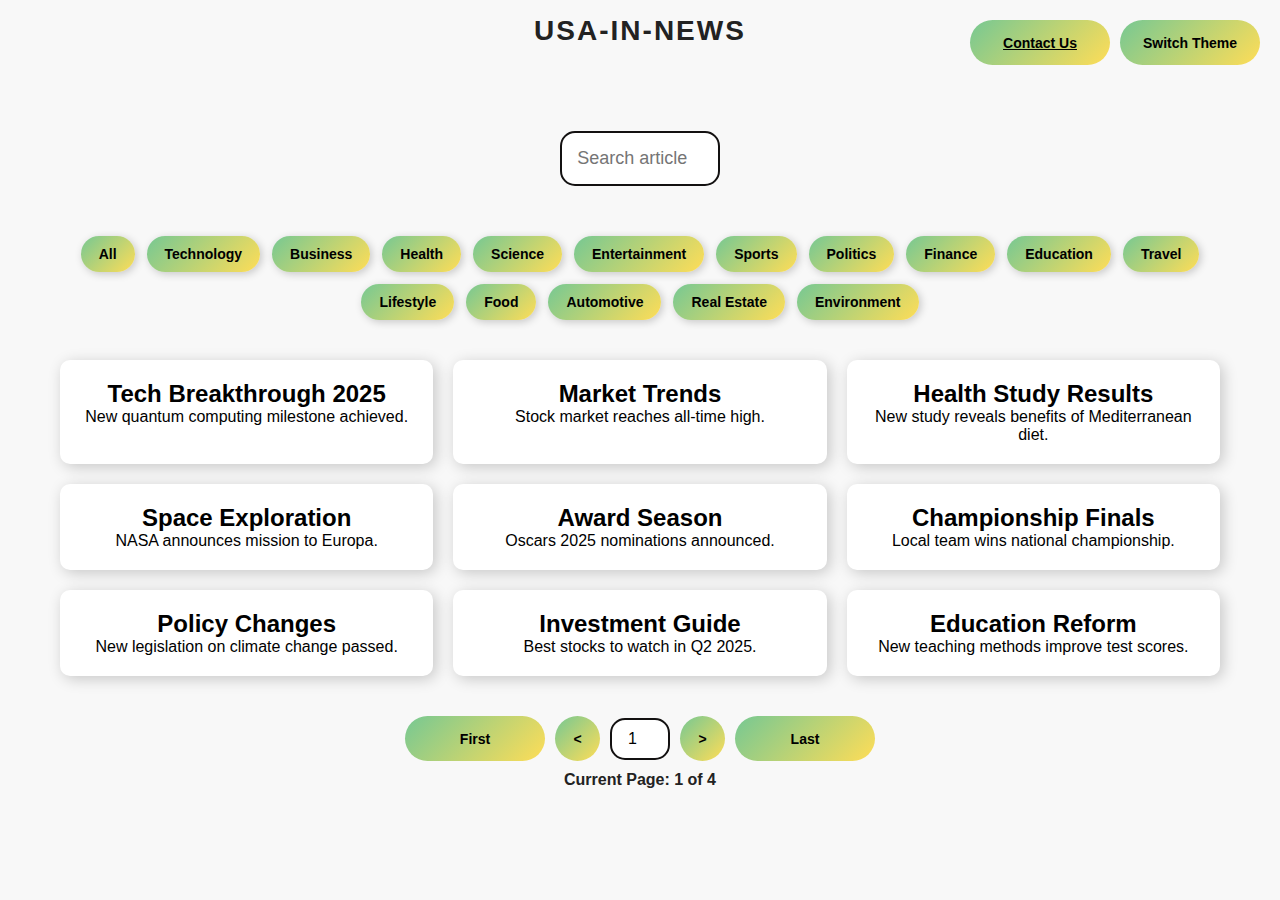
==== index.html @ 6426a083 "Update index.html" ====
<!DOCTYPE html>
<html lang="en">

<head>
    <meta charset="UTF-8">
    <meta name="viewport" content="width=device-width, initial-scale=1.0">
    <title>USA-In-News</title>
    <style>
        /* General Styles */
        * {
            margin: 0;
            padding: 0;
            box-sizing: border-box;
            font-family: 'Poppins', sans-serif;
            transition: all 0.3s ease-in-out;
        }

        body {
            display: flex;
            flex-direction: column;
            align-items: center;
            justify-content: center;
            min-height: 100vh;
            padding: 20px;
        }

        /* Top Right Buttons */
        .top-right-buttons {
            position: absolute;
            top: 20px;
            right: 20px;
            display: flex;
            gap: 10px;
            z-index: 100;
        }

        .top-button,
        .pagination button{
        
            min-width: 140px;
            height: 45px;
            padding: 12px;
            border: none;
            border-radius: 25px;
            cursor: pointer;
            font-size: 14px;
            font-weight: bold;
            display: flex;
            align-items: center;
            justify-content: center;
            transition: all 0.3s cubic-bezier(0.25, 0.8, 0.25, 1);
            position: relative;
            overflow: hidden;
        }

        /* Pagination arrow buttons */
        .pagination-arrow {
            min-width: 45px !important;
            width: 45px !important;
        }

        .website-name {
            position: absolute;
            top: 15px;
            left: 50%;
            transform: translateX(-50%);
            font-size: 28px;
            font-weight: bold;
            font-family: 'Cursive', sans-serif;
            text-transform: uppercase;
            letter-spacing: 2px;
            transition: all 0.3s ease;
            z-index: 100;
        }

        /* Light Mode */
        .light-mode {
            background: #f8f8f8;
            color: #222;
        }

        .light-mode .top-button,
        .light-mode .category,
        .light-mode .pagination button {
            background: linear-gradient(135deg, #76c893, #ffdd57);
            color: black;
        }

        .light-mode .article {
            background: white;
            color: black;
        }

        /* Dark Mode */
        .dark-mode {
            background: #1a1a1a;
            color: white;
        }

        .dark-mode .top-button,
        .dark-mode .category,
        .dark-mode .pagination button {
            background: linear-gradient(135deg, #ff9a9e, #fad0c4);
            color: white;
        }

        .dark-mode .article {
            background: #333;
            color: white;
        }

        /* Neon Mode */
        .neon-mode {
            background: linear-gradient(135deg, #000000, #1b003b);
            color: #00eaff;
        }

        .neon-mode .top-button,
        .neon-mode .category,
        .neon-mode .pagination button {
            background: linear-gradient(135deg, #ff00ff, #00eaff);
            color: white;
            box-shadow: 0 0 10px #ff00ff;
        }

        .neon-mode .article {
            background: rgba(0, 238, 255, 0.1);
            color: #00eaff;
            border: 1px solid #00eaff;
            box-shadow: 0 0 10px rgba(0, 238, 255, 0.5);
        }

        /* Interactive Elements */
        .top-button:hover,
        .category:hover,
        .pagination button:hover {
            transform: scale(1.05) translateY(-2px);
            box-shadow: 0 5px 15px rgba(0, 0, 0, 0.3);
        }

        .search-bar {
            display: block;
            width: 60%;
            max-width: 600px;
            margin: 20px auto;
            padding: 15px;
            font-size: 18px;
            border-radius: 15px;
            border: 2px solid #131111;
            outline: none;
            transition: all 0.3s ease;
        }

        .search-bar:hover,
        .search-bar:focus {
            transform: scale(1.02);
            border-color: #76c893;
            box-shadow: 0 0 15px rgba(118, 200, 147, 0.5);
        }

        /* Categories - Improved Design */
        .categories-container {
            margin-top: 20px;
            text-align: center;
            width: 100%;
            overflow-x: auto;
            padding-bottom: 10px;
        }

        .categories {
            display: flex;
            flex-wrap: nowrap;
            justify-content: flex-start;
            gap: 12px;
            padding: 10px;
            max-width: 100%;
            overflow-x: auto;
            scrollbar-width: thin;
            scrollbar-color: #76c893 #f8f8f8;
        }

        .categories::-webkit-scrollbar {
            height: 8px;
        }

        .categories::-webkit-scrollbar-track {
            background: #f8f8f8;
            border-radius: 10px;
        }

        .categories::-webkit-scrollbar-thumb {
            background-color: #76c893;
            border-radius: 10px;
        }

        .dark-mode .categories::-webkit-scrollbar-track {
            background: #333;
        }

        .dark-mode .categories::-webkit-scrollbar-thumb {
            background-color: #ff9a9e;
        }

        .neon-mode .categories::-webkit-scrollbar-track {
            background: #1b003b;
        }

        .neon-mode .categories::-webkit-scrollbar-thumb {
            background-color: #ff00ff;
        }

        .categories-container {
            margin-top: 20px;
            text-align: center;
            width: 100%;
        }

        .categories {
            display: flex;
            flex-wrap: wrap;
            justify-content: center;
            gap: 12px;
        }

        .category {
            padding: 10px 18px;
            border-radius: 25px;
            font-size: 14px;
            font-weight: bold;
            cursor: pointer;
            box-shadow: 2px 2px 8px rgba(0, 0, 0, 0.2);
            transition: 0.3s;
        }

        .selected-category {
            transform: scale(1.1);
            box-shadow: 0 0 15px rgba(0, 0, 0, 0.3);
        }

        /* Articles */
        .container {
            max-width: 1200px;
            display: grid;
            grid-template-columns: repeat(auto-fit, minmax(300px, 1fr));
            gap: 20px;
            padding: 20px;
            width: 100%;
        }

        .article {
            padding: 20px;
            border-radius: 10px;
            text-align: center;
            cursor: pointer;
            box-shadow: 3px 3px 15px rgba(0, 0, 0, 0.2);
            transition: all 0.4s cubic-bezier(0.25, 0.8, 0.25, 1);
            position: relative;
            overflow: hidden;
            transform-origin: center top;
        }

        .article:hover {
            transform: translateY(-5px) scale(1.02);
            box-shadow: 3px 3px 20px rgba(0, 0, 0, 0.4);
        }

        /* Pagination */
        .pagination {
            display: flex;
            justify-content: center;
            align-items: center;
            gap: 10px;
            margin-top: 20px;
        }

        .pagination input {
            width: 60px;
            padding: 10px;
            text-align: center;
            border-radius: 15px;
            font-size: 16px;
            border: 2px solid #131111;
            outline: none;
            transition: all 0.3s ease;
        }

        .pagination input:hover,
        .pagination input:focus {
            transform: scale(1.05);
            border-color: #76c893;
            box-shadow: 0 0 15px rgba(118, 200, 147, 0.5);
        }

        #pageDisplay {
            margin-top: 10px;
            font-weight: bold;
        }

        /* Animation Styles */
        @keyframes buttonClick {
            0% { transform: scale(1); }
            50% { transform: scale(0.95); }
            100% { transform: scale(1); }
        }

        @keyframes liftUp {
            0% { transform: scale(1); }
            50% { transform: scale(1.05); }
            100% { transform: scale(1); }
        }

        @keyframes paperTear {
            0% { transform: scale(1) rotate(0deg); opacity: 1; }
            50% { transform: scale(0.9) rotate(5deg); opacity: 0.8; }
            100% { transform: scale(0) rotate(10deg); opacity: 0; }
        }

        @keyframes ripple {
            to {
                transform: scale(4);
                opacity: 0;
            }
        }

        .click-animation {
            animation: buttonClick 0.2s ease-in-out;
        }

        .tear-animation {
            animation: paperTear 0.5s forwards;
            pointer-events: none;
        }

        .ripple {
            position: absolute;
            border-radius: 50%;
            background-color: rgba(255, 255, 255, 0.7);
            transform: scale(0);
            animation: ripple 0.6s linear;
            pointer-events: none;
        }
    </style>
</head>

<body class="light-mode">
    <div class="website-name">USA-In-News</div>

    <!-- Top Right Buttons -->
    <div class="top-right-buttons">
        <a href="/contact.us" class="top-button" id="contactBtn">Contact Us</a>
        <button class="top-button mode-toggle" onclick="toggleMode()">Switch Theme</button>
    </div>

    <div class="header">
        <input class="search-bar" type="search" placeholder="Search articles..." oninput="searchArticles(this.value)">
    </div>

    <!-- Categories - Improved Design -->
    <div class="categories-container">
        <div class="categories" id="categories"></div>
    </div>

    <!-- Articles -->
    <div class="container" id="articles"></div>

    <!-- Pagination Controls -->
    <div class="pagination">
        <button onclick="goToPage(1)">First</button>
        <button class="pagination-arrow" onclick="prevPage()"> &lt; </button>
        <input type="number" id="pageInput" placeholder="Page" min="1">
        <button class="pagination-arrow" onclick="nextPage()"> &gt; </button>
        <button onclick="goToPage(totalPages)">Last</button>
    </div>

    <p id="pageDisplay">Current Page: 1</p>

    <script>
        // Sound effects using the Web Audio API
        function playClickSound() {
            const audioCtx = new (window.AudioContext || window.webkitAudioContext)();
            const oscillator = audioCtx.createOscillator();
            const gainNode = audioCtx.createGain();

            oscillator.type = 'sine';
            oscillator.frequency.value = 800;
            gainNode.gain.value = 0.1;

            oscillator.connect(gainNode);
            gainNode.connect(audioCtx.destination);

            oscillator.start();
            gainNode.gain.exponentialRampToValueAtTime(0.001, audioCtx.currentTime + 0.2);
            oscillator.stop(audioCtx.currentTime + 0.2);
        }

        function playArticleSound() {
            const audioCtx = new (window.AudioContext || window.webkitAudioContext)();
            const now = audioCtx.currentTime;
            
            // Create a more pleasant sound for article clicks
            const oscillator1 = audioCtx.createOscillator();
            const oscillator2 = audioCtx.createOscillator();
            const gainNode = audioCtx.createGain();
            
            oscillator1.type = 'sine';
            oscillator1.frequency.setValueAtTime(523.25, now); // C5 note
            oscillator1.frequency.exponentialRampToValueAtTime(659.25, now + 0.1); // E5 note
            
            oscillator2.type = 'triangle';
            oscillator2.frequency.setValueAtTime(783.99, now); // G5 note
            oscillator2.frequency.exponentialRampToValueAtTime(987.77, now + 0.1); // B5 note
            
            gainNode.gain.setValueAtTime(0.2, now);
            gainNode.gain.exponentialRampToValueAtTime(0.001, now + 0.3);
            
            oscillator1.connect(gainNode);
            oscillator2.connect(gainNode);
            gainNode.connect(audioCtx.destination);
            
            oscillator1.start(now);
            oscillator2.start(now);
            oscillator1.stop(now + 0.3);
            oscillator2.stop(now + 0.3);
        }

        // Add ripple effect to buttons
        function createRipple(event) {
            const button = event.currentTarget;
            const circle = document.createElement("span");
            const diameter = Math.max(button.clientWidth, button.clientHeight);
            const radius = diameter / 2;

            circle.style.width = circle.style.height = `${diameter}px`;
            circle.style.left = `${event.clientX - button.getBoundingClientRect().left - radius}px`;
            circle.style.top = `${event.clientY - button.getBoundingClientRect().top - radius}px`;
            circle.classList.add("ripple");

            const ripple = button.getElementsByClassName("ripple")[0];
            if (ripple) {
                ripple.remove();
            }

            button.appendChild(circle);
        }

        // Initialize button effects
        document.addEventListener('DOMContentLoaded', function () {
            const buttons = document.querySelectorAll('.top-button, .pagination button, .category');

            buttons.forEach(button => {
                button.addEventListener('click', function (e) {
                    // Play click sound
                    playClickSound();

                    // Add click animation
                    this.classList.add('click-animation');
                    setTimeout(() => {
                        this.classList.remove('click-animation');
                    }, 200);

                    // Create ripple effect
                    createRipple(e);
                });
            });

            // Add article click sound
            document.addEventListener('click', function(e) {
                if (e.target.closest('.article')) {
                    playArticleSound();
                }
            });
        });

        // Categories List - Organized by popularity
        const categories = [
            "All", 
            "Technology", 
            "Business", 
            "Health", 
            "Science", 
            "Entertainment", 
            "Sports", 
            "Politics", 
            "Finance", 
            "Education", 
            "Travel", 
            "Lifestyle", 
            "Food", 
            "Automotive", 
            "Real Estate", 
            "Environment"
        ];

        function displayCategories() {
            document.getElementById('categories').innerHTML = categories.map(category =>
                `<div class="category" onclick="filterArticles('${category}', this)">${category}</div>`).join('');
        }

        // Articles List with Pagination
        const articles = [];
        const articlesPerPage = 9;
        let currentPage = 1;
        let totalPages = 1;
        let currentCategory = "All";
        let currentSearchTerm = "";

        function addArticle(title, content, category, link = "#") {
            articles.push({ title, content, link, category });
            totalPages = Math.ceil(articles.length / articlesPerPage);
            displayArticles();
        }

        function getFilteredArticles() {
            let filtered = articles;

            // Apply category filter
            if (currentCategory !== "All") {
                filtered = filtered.filter(article => article.category === currentCategory);
            }

            // Apply search filter
            if (currentSearchTerm) {
                filtered = filtered.filter(article =>
                    article.title.toLowerCase().includes(currentSearchTerm.toLowerCase()) ||
                    article.content.toLowerCase().includes(currentSearchTerm.toLowerCase())
                );
            }

            return filtered;
        }

        // Function to display articles
        function displayArticles() {
            const filteredArticles = getFilteredArticles();
            totalPages = Math.ceil(filteredArticles.length / articlesPerPage) || 1;

            if (currentPage > totalPages) {
                currentPage = totalPages;
            } else if (currentPage < 1) {
                currentPage = 1;
            }

            const startIndex = (currentPage - 1) * articlesPerPage;
            const paginatedArticles = filteredArticles.slice(startIndex, startIndex + articlesPerPage);

            document.getElementById('articles').innerHTML = paginatedArticles.map(article =>
                `<div class="article" onclick="openArticle('${article.link}', this)">
                    <h2>${article.title}</h2>
                    <p>${article.content}</p>
                </div>`).join('');

            document.getElementById("pageDisplay").innerText = `Current Page: ${currentPage} of ${totalPages}`;
            document.getElementById("pageInput").value = currentPage;
        }

        // Article opening with sound
        function openArticle(link, element) {
            // Add tear animation
            element.classList.add('tear-animation');

            // Open link after animation completes
            setTimeout(() => {
                window.open(link, '_blank');
                element.classList.remove('tear-animation');
            }, 500);
        }

        // Filter Articles
        function filterArticles(category, element) {
            document.querySelectorAll('.category').forEach(cat => cat.classList.remove('selected-category'));
            element.classList.add('selected-category');
            currentCategory = category;
            currentPage = 1;
            displayArticles();
            
            // Auto-scroll categories if needed
            element.scrollIntoView({
                behavior: 'smooth',
                block: 'nearest',
                inline: 'center'
            });
        }

        // Search Articles
        function searchArticles(searchTerm) {
            currentSearchTerm = searchTerm;
            currentPage = 1;
            displayArticles();
        }

        // Pagination Functions
        function goToPage(page) {
            if (page >= 1 && page <= totalPages) {
                currentPage = page;
                displayArticles();
            }
        }

        function prevPage() {
            if (currentPage > 1) {
                currentPage--;
                displayArticles();
            }
        }

        function nextPage() {
            if (currentPage < totalPages) {
                currentPage++;
                displayArticles();
            }
        }

        function jumpToPage() {
            const inputPage = document.getElementById("pageInput").value;
            const pageNumber = parseInt(inputPage);
            if (!isNaN(pageNumber)) {
                goToPage(pageNumber);
            }
        }

        // Jump to Page on Enter
        document.getElementById("pageInput").addEventListener("keypress", function (event) {
            if (event.key === "Enter") {
                const pageNumber = parseInt(this.value);
                if (!isNaN(pageNumber)) {
                    goToPage(pageNumber);
                }
            }
        });

        // Mode Switcher
        const modes = ["light-mode", "dark-mode", "neon-mode"];
        let currentModeIndex = 0;
        function toggleMode() {
            document.body.classList.remove(modes[currentModeIndex]);
            currentModeIndex = (currentModeIndex + 1) % modes.length;
            document.body.classList.add(modes[currentModeIndex]);

            document.querySelectorAll('.category, .article').forEach(el => {
                el.classList.remove("light-mode", "dark-mode", "neon-mode");
                el.classList.add(modes[currentModeIndex]);
            });

            // Play mode switch sound
            playClickSound();
        }

        // Sample Articles
        addArticle("Tech Breakthrough 2025", "New quantum computing milestone achieved.", "Technology", "#");
        addArticle("Market Trends", "Stock market reaches all-time high.", "Business", "#");
        addArticle("Health Study Results", "New study reveals benefits of Mediterranean diet.", "Health", "#");
        addArticle("Space Exploration", "NASA announces mission to Europa.", "Science", "#");
        addArticle("Award Season", "Oscars 2025 nominations announced.", "Entertainment", "#");
        addArticle("Championship Finals", "Local team wins national championship.", "Sports", "#");
        addArticle("Policy Changes", "New legislation on climate change passed.", "Politics", "#");
        addArticle("Investment Guide", "Best stocks to watch in Q2 2025.", "Finance", "#");
        addArticle("Education Reform", "New teaching methods improve test scores.", "Education", "#");
        addArticle("Travel Destinations", "Top 10 places to visit this summer.", "Travel", "#");
        addArticle("Home Organization", "Minimalist living tips for small spaces.", "Lifestyle", "#");
        addArticle("New Restaurant", "Michelin-starred chef opens downtown eatery.", "Food", "#");
        addArticle("Electric Vehicles", "2025's most anticipated EV models.", "Automotive", "#");
        addArticle("Housing Market", "Experts predict cooling in hot markets.", "Real Estate", "#");
        addArticle("Climate Report", "Latest findings on global warming trends.", "Environment", "#");
        addArticle("AI Advancements", "How machine learning is transforming industries.", "Technology", "#");
        addArticle("Startup Success", "Local company reaches unicorn status.", "Business", "#");
        addArticle("Mental Health", "New therapies show promise for depression.", "Health", "#");
        addArticle("Medical Breakthrough", "Researchers discover potential cancer treatment.", "Science", "#");
        addArticle("Streaming Wars", "Which platform offers the best value?", "Entertainment", "#");
        addArticle("Olympic Preview", "Athletes to watch in upcoming games.", "Sports", "#");
        addArticle("Election Coverage", "Latest polls show tight race.", "Politics", "#");
        addArticle("Retirement Planning", "How to prepare for financial independence.", "Finance", "#");
        addArticle("Online Learning", "Best platforms for skill development.", "Education", "#");
        addArticle("Adventure Travel", "Extreme destinations for thrill-seekers.", "Travel", "#");
        addArticle("Work-Life Balance", "Tips for remote workers to stay productive.", "Lifestyle", "#");
        addArticle("Farm-to-Table", "The rise of hyper-local dining.", "Food", "#");
        addArticle("Autonomous Cars", "When will self-driving become mainstream?", "Automotive", "#");
        addArticle("Urban Living", "The future of city apartment design.", "Real Estate", "#");
        addArticle("Conservation Efforts", "Success stories in wildlife protection.", "Environment", "#");

        // Initialize
        displayCategories();
        displayArticles();
    </script>
</body>

</html>
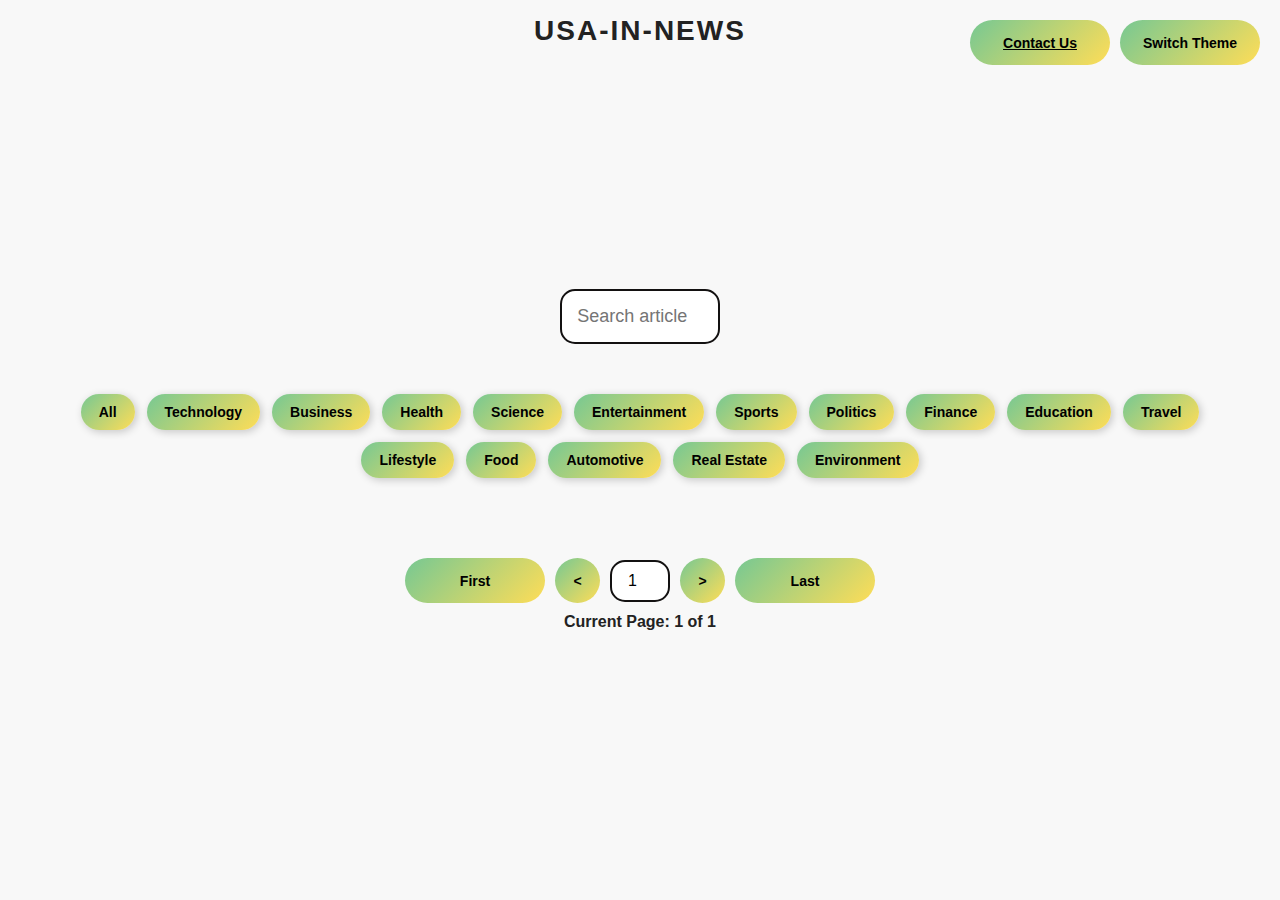
==== commit f614bda9: "Update index.html" ====
--- a/index.html
+++ b/index.html
@@ -342,7 +342,8 @@
         }
     </style>
 </head>
-
+<!-- Add this before </body> -->
+<script src="auto load.js"></script>
 <body class="light-mode">
     <div class="website-name">USA-In-News</div>
 
@@ -647,36 +648,7 @@
         }
 
         // Sample Articles
-        addArticle("Tech Breakthrough 2025", "New quantum computing milestone achieved.", "Technology", "#");
-        addArticle("Market Trends", "Stock market reaches all-time high.", "Business", "#");
-        addArticle("Health Study Results", "New study reveals benefits of Mediterranean diet.", "Health", "#");
-        addArticle("Space Exploration", "NASA announces mission to Europa.", "Science", "#");
-        addArticle("Award Season", "Oscars 2025 nominations announced.", "Entertainment", "#");
-        addArticle("Championship Finals", "Local team wins national championship.", "Sports", "#");
-        addArticle("Policy Changes", "New legislation on climate change passed.", "Politics", "#");
-        addArticle("Investment Guide", "Best stocks to watch in Q2 2025.", "Finance", "#");
-        addArticle("Education Reform", "New teaching methods improve test scores.", "Education", "#");
-        addArticle("Travel Destinations", "Top 10 places to visit this summer.", "Travel", "#");
-        addArticle("Home Organization", "Minimalist living tips for small spaces.", "Lifestyle", "#");
-        addArticle("New Restaurant", "Michelin-starred chef opens downtown eatery.", "Food", "#");
-        addArticle("Electric Vehicles", "2025's most anticipated EV models.", "Automotive", "#");
-        addArticle("Housing Market", "Experts predict cooling in hot markets.", "Real Estate", "#");
-        addArticle("Climate Report", "Latest findings on global warming trends.", "Environment", "#");
-        addArticle("AI Advancements", "How machine learning is transforming industries.", "Technology", "#");
-        addArticle("Startup Success", "Local company reaches unicorn status.", "Business", "#");
-        addArticle("Mental Health", "New therapies show promise for depression.", "Health", "#");
-        addArticle("Medical Breakthrough", "Researchers discover potential cancer treatment.", "Science", "#");
-        addArticle("Streaming Wars", "Which platform offers the best value?", "Entertainment", "#");
-        addArticle("Olympic Preview", "Athletes to watch in upcoming games.", "Sports", "#");
-        addArticle("Election Coverage", "Latest polls show tight race.", "Politics", "#");
-        addArticle("Retirement Planning", "How to prepare for financial independence.", "Finance", "#");
-        addArticle("Online Learning", "Best platforms for skill development.", "Education", "#");
-        addArticle("Adventure Travel", "Extreme destinations for thrill-seekers.", "Travel", "#");
-        addArticle("Work-Life Balance", "Tips for remote workers to stay productive.", "Lifestyle", "#");
-        addArticle("Farm-to-Table", "The rise of hyper-local dining.", "Food", "#");
-        addArticle("Autonomous Cars", "When will self-driving become mainstream?", "Automotive", "#");
-        addArticle("Urban Living", "The future of city apartment design.", "Real Estate", "#");
-        addArticle("Conservation Efforts", "Success stories in wildlife protection.", "Environment", "#");
+       
 
         // Initialize
         displayCategories();
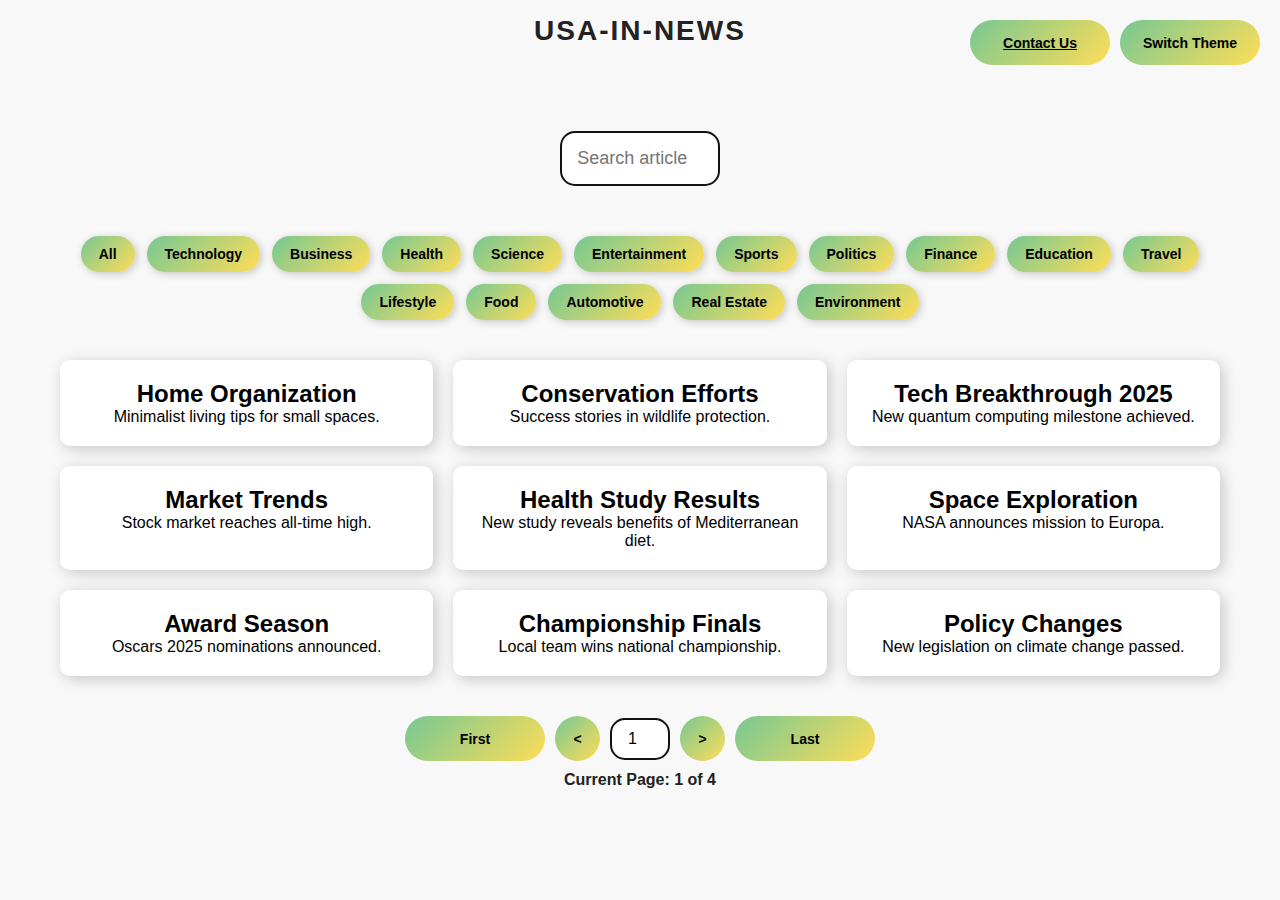
==== commit e4014c54: "Update index.html" ====
--- a/index.html
+++ b/index.html
@@ -648,7 +648,38 @@
         }
 
         // Sample Articles
-       
+        addArticle("Home Organization", "Minimalist living tips for small spaces.", "Lifestyle", "#");
+            addArticle("Conservation Efforts", "Success stories in wildlife protection.", "Environment", "#"); addArticle("Tech Breakthrough 2025", "New quantum computing milestone achieved.", "Technology", "#");
+        addArticle("Market Trends", "Stock market reaches all-time high.", "Business", "#");
+        addArticle("Health Study Results", "New study reveals benefits of Mediterranean diet.", "Health", "#");
+        addArticle("Space Exploration", "NASA announces mission to Europa.", "Science", "#");
+        addArticle("Award Season", "Oscars 2025 nominations announced.", "Entertainment", "#");
+        addArticle("Championship Finals", "Local team wins national championship.", "Sports", "#");
+        addArticle("Policy Changes", "New legislation on climate change passed.", "Politics", "#");
+        addArticle("Investment Guide", "Best stocks to watch in Q2 2025.", "Finance", "#");
+        addArticle("Education Reform", "New teaching methods improve test scores.", "Education", "#");
+        addArticle("Travel Destinations", "Top 10 places to visit this summer.", "Travel", "#");
+        addArticle("Home Organization", "Minimalist living tips for small spaces.", "Lifestyle", "#");
+        addArticle("New Restaurant", "Michelin-starred chef opens downtown eatery.", "Food", "#");
+        addArticle("Electric Vehicles", "2025's most anticipated EV models.", "Automotive", "#");
+        addArticle("Housing Market", "Experts predict cooling in hot markets.", "Real Estate", "#");
+        addArticle("Climate Report", "Latest findings on global warming trends.", "Environment", "#");
+        addArticle("AI Advancements", "How machine learning is transforming industries.", "Technology", "#");
+        addArticle("Startup Success", "Local company reaches unicorn status.", "Business", "#");
+        addArticle("Mental Health", "New therapies show promise for depression.", "Health", "#");
+        addArticle("Medical Breakthrough", "Researchers discover potential cancer treatment.", "Science", "#");
+        addArticle("Streaming Wars", "Which platform offers the best value?", "Entertainment", "#");
+        addArticle("Olympic Preview", "Athletes to watch in upcoming games.", "Sports", "#");
+        addArticle("Election Coverage", "Latest polls show tight race.", "Politics", "#");
+        addArticle("Retirement Planning", "How to prepare for financial independence.", "Finance", "#");
+        addArticle("Online Learning", "Best platforms for skill development.", "Education", "#");
+        addArticle("Adventure Travel", "Extreme destinations for thrill-seekers.", "Travel", "#");
+        addArticle("Work-Life Balance", "Tips for remote workers to stay productive.", "Lifestyle", "#");
+        addArticle("Farm-to-Table", "The rise of hyper-local dining.", "Food", "#");
+        addArticle("Autonomous Cars", "When will self-driving become mainstream?", "Automotive", "#");
+        addArticle("Urban Living", "The future of city apartment design.", "Real Estate", "#");
+        addArticle("Conservation Efforts", "Success stories in wildlife protection.", "Environment", "#");
+
 
         // Initialize
         displayCategories();
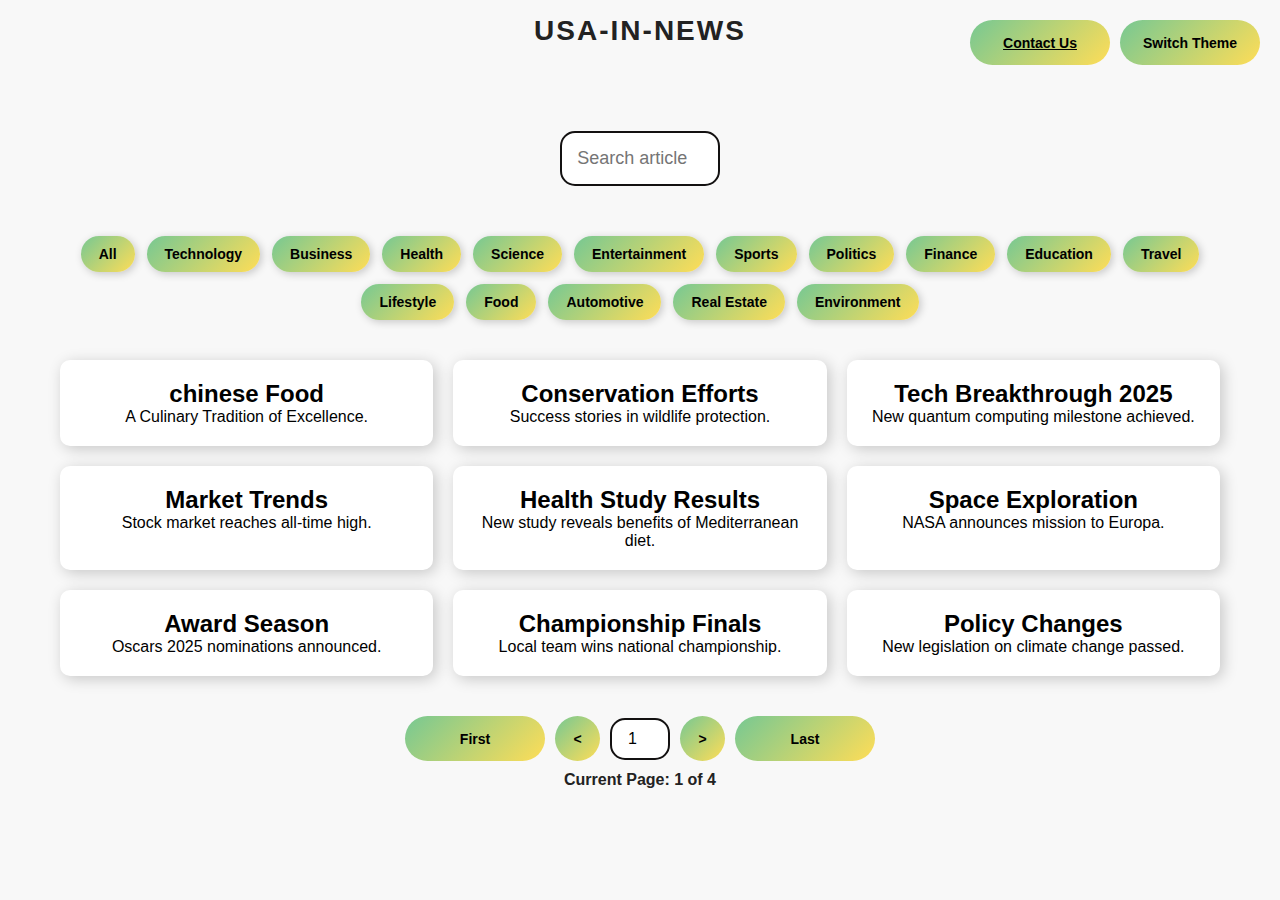
==== commit 2ee60fc7: "Update index.html" ====
--- a/index.html
+++ b/index.html
@@ -342,8 +342,7 @@
         }
     </style>
 </head>
-<!-- Add this before </body> -->
-<script src="auto load.js"></script>
+
 <body class="light-mode">
     <div class="website-name">USA-In-News</div>
 
@@ -648,8 +647,9 @@
         }
 
         // Sample Articles
-        addArticle("Home Organization", "Minimalist living tips for small spaces.", "Lifestyle", "#");
-            addArticle("Conservation Efforts", "Success stories in wildlife protection.", "Environment", "#"); addArticle("Tech Breakthrough 2025", "New quantum computing milestone achieved.", "Technology", "#");
+        addArticle("chinese Food", "A Culinary Tradition of Excellence.", "Lifestyle", "/articles/chinese-food");
+            addArticle("Conservation Efforts", "Success stories in wildlife protection.", "Environment", "#");
+        addArticle("Tech Breakthrough 2025", "New quantum computing milestone achieved.", "Technology", "#");
         addArticle("Market Trends", "Stock market reaches all-time high.", "Business", "#");
         addArticle("Health Study Results", "New study reveals benefits of Mediterranean diet.", "Health", "#");
         addArticle("Space Exploration", "NASA announces mission to Europa.", "Science", "#");
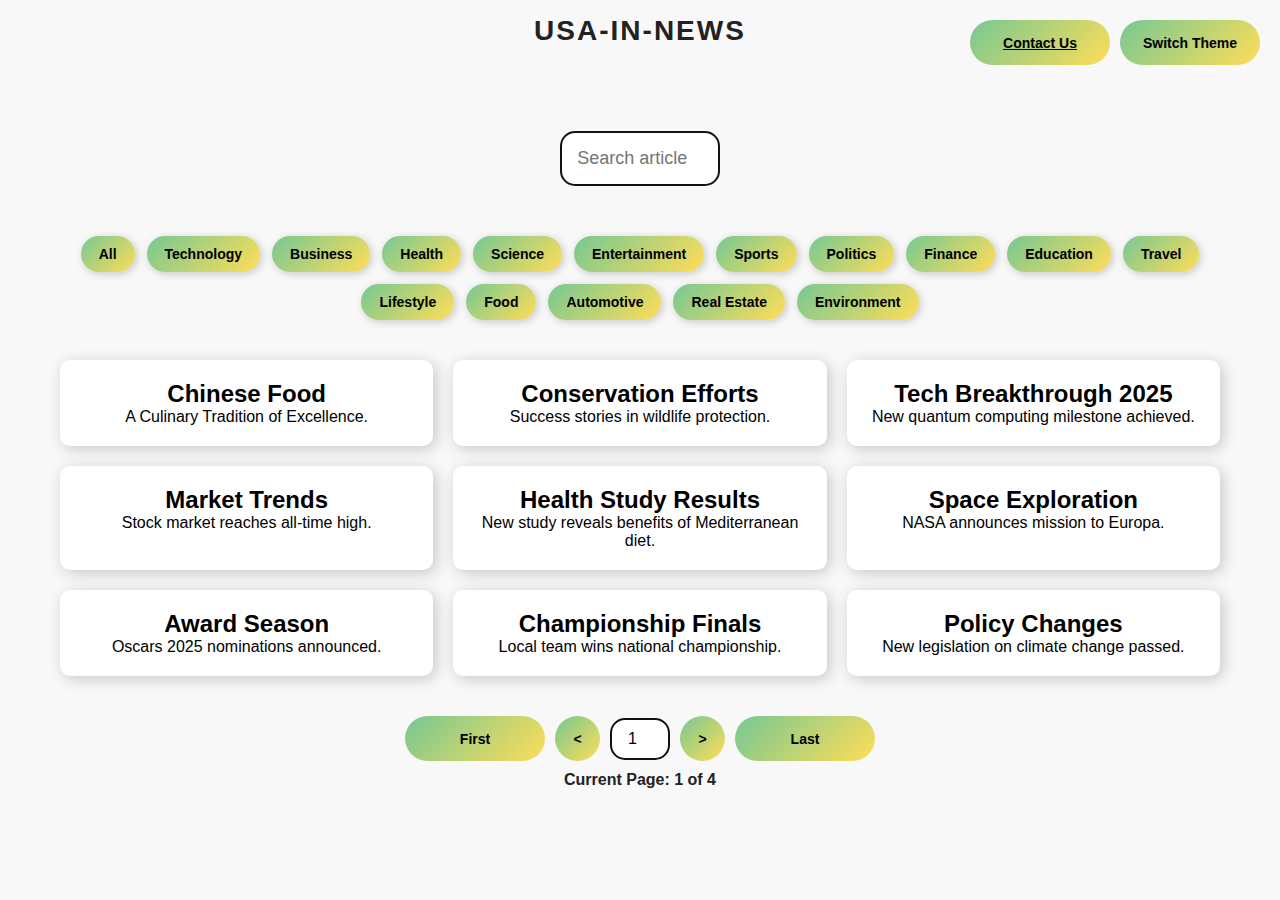
==== commit 6cfb38d5: "Update index.html" ====
--- a/index.html
+++ b/index.html
@@ -647,7 +647,7 @@
         }
 
         // Sample Articles
-        addArticle("chinese Food", "A Culinary Tradition of Excellence.", "Lifestyle", "/articles/chinese-food");
+        addArticle("Chinese Food", "A Culinary Tradition of Excellence.", "Food", "/articles/chinese-food");
             addArticle("Conservation Efforts", "Success stories in wildlife protection.", "Environment", "#");
         addArticle("Tech Breakthrough 2025", "New quantum computing milestone achieved.", "Technology", "#");
         addArticle("Market Trends", "Stock market reaches all-time high.", "Business", "#");
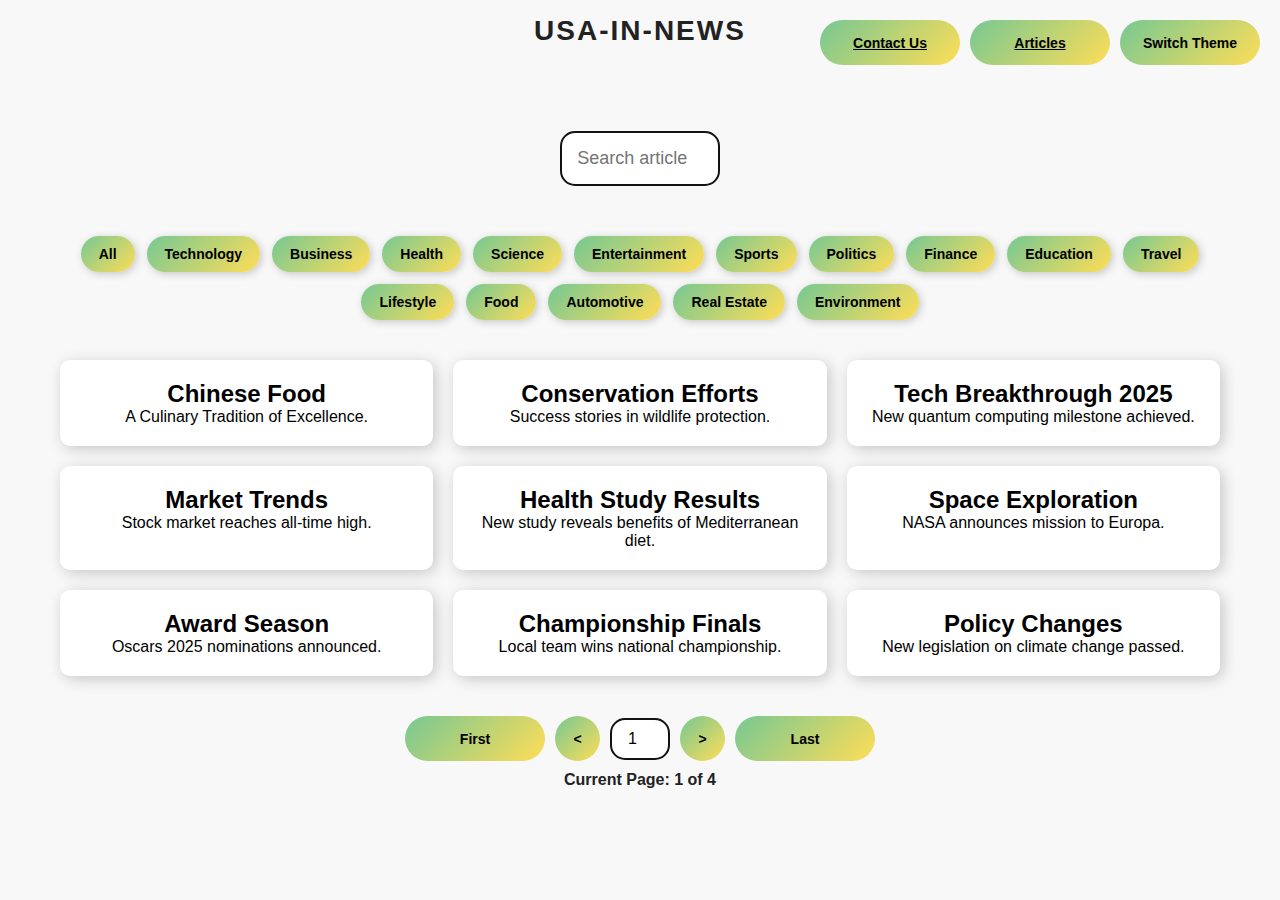
==== commit 9714d3af: "Update index.html" ====
--- a/index.html
+++ b/index.html
@@ -349,6 +349,7 @@
     <!-- Top Right Buttons -->
     <div class="top-right-buttons">
         <a href="/contact.us" class="top-button" id="contactBtn">Contact Us</a>
+           <a href="/Articles" class="top-button" id="contactBtn">Articles</a>
         <button class="top-button mode-toggle" onclick="toggleMode()">Switch Theme</button>
     </div>
 
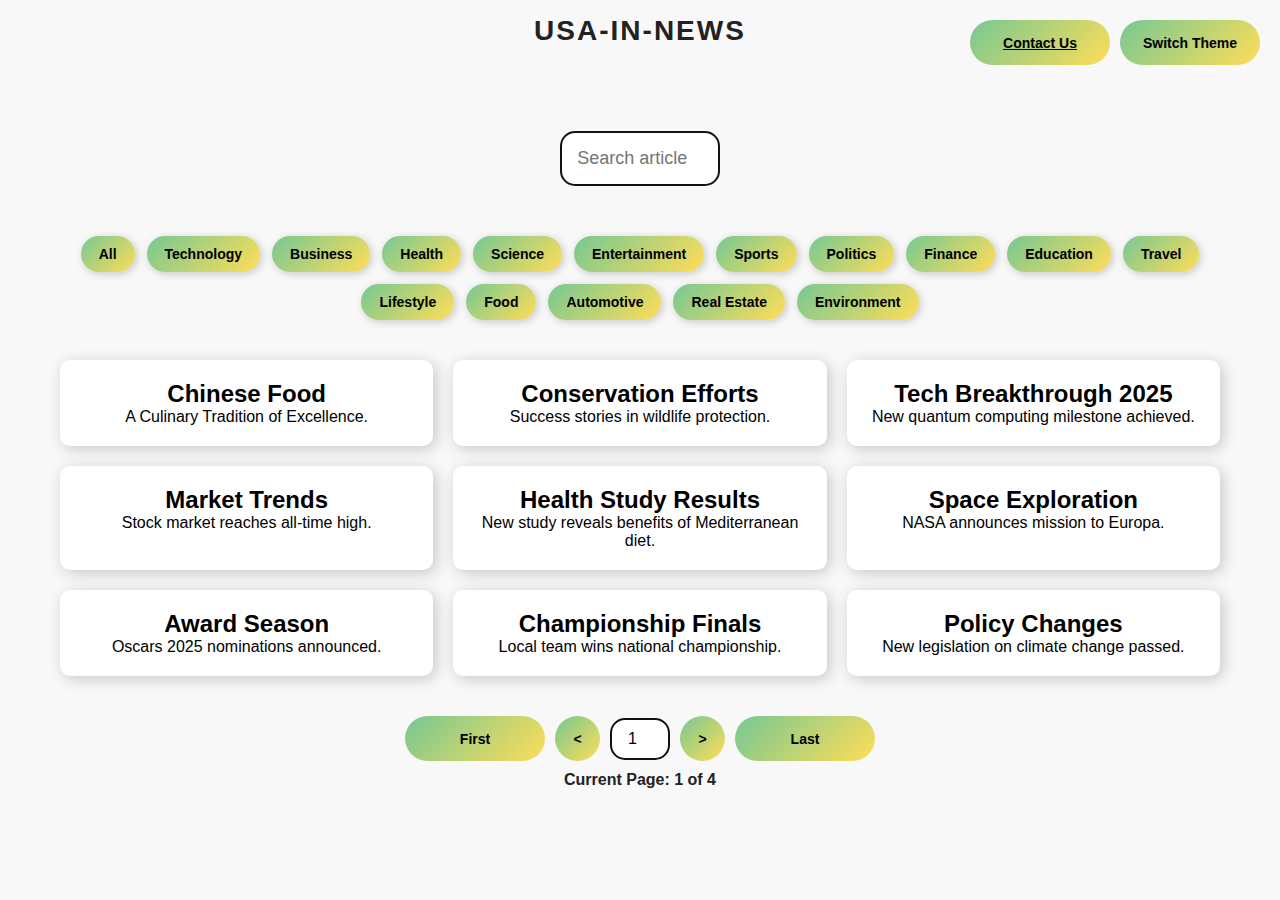
==== commit 0bd75efb: "Update index.html" ====
--- a/index.html
+++ b/index.html
@@ -349,7 +349,7 @@
     <!-- Top Right Buttons -->
     <div class="top-right-buttons">
         <a href="/contact.us" class="top-button" id="contactBtn">Contact Us</a>
-           <a href="/Articles" class="top-button" id="contactBtn">Articles</a>
+
         <button class="top-button mode-toggle" onclick="toggleMode()">Switch Theme</button>
     </div>
 
